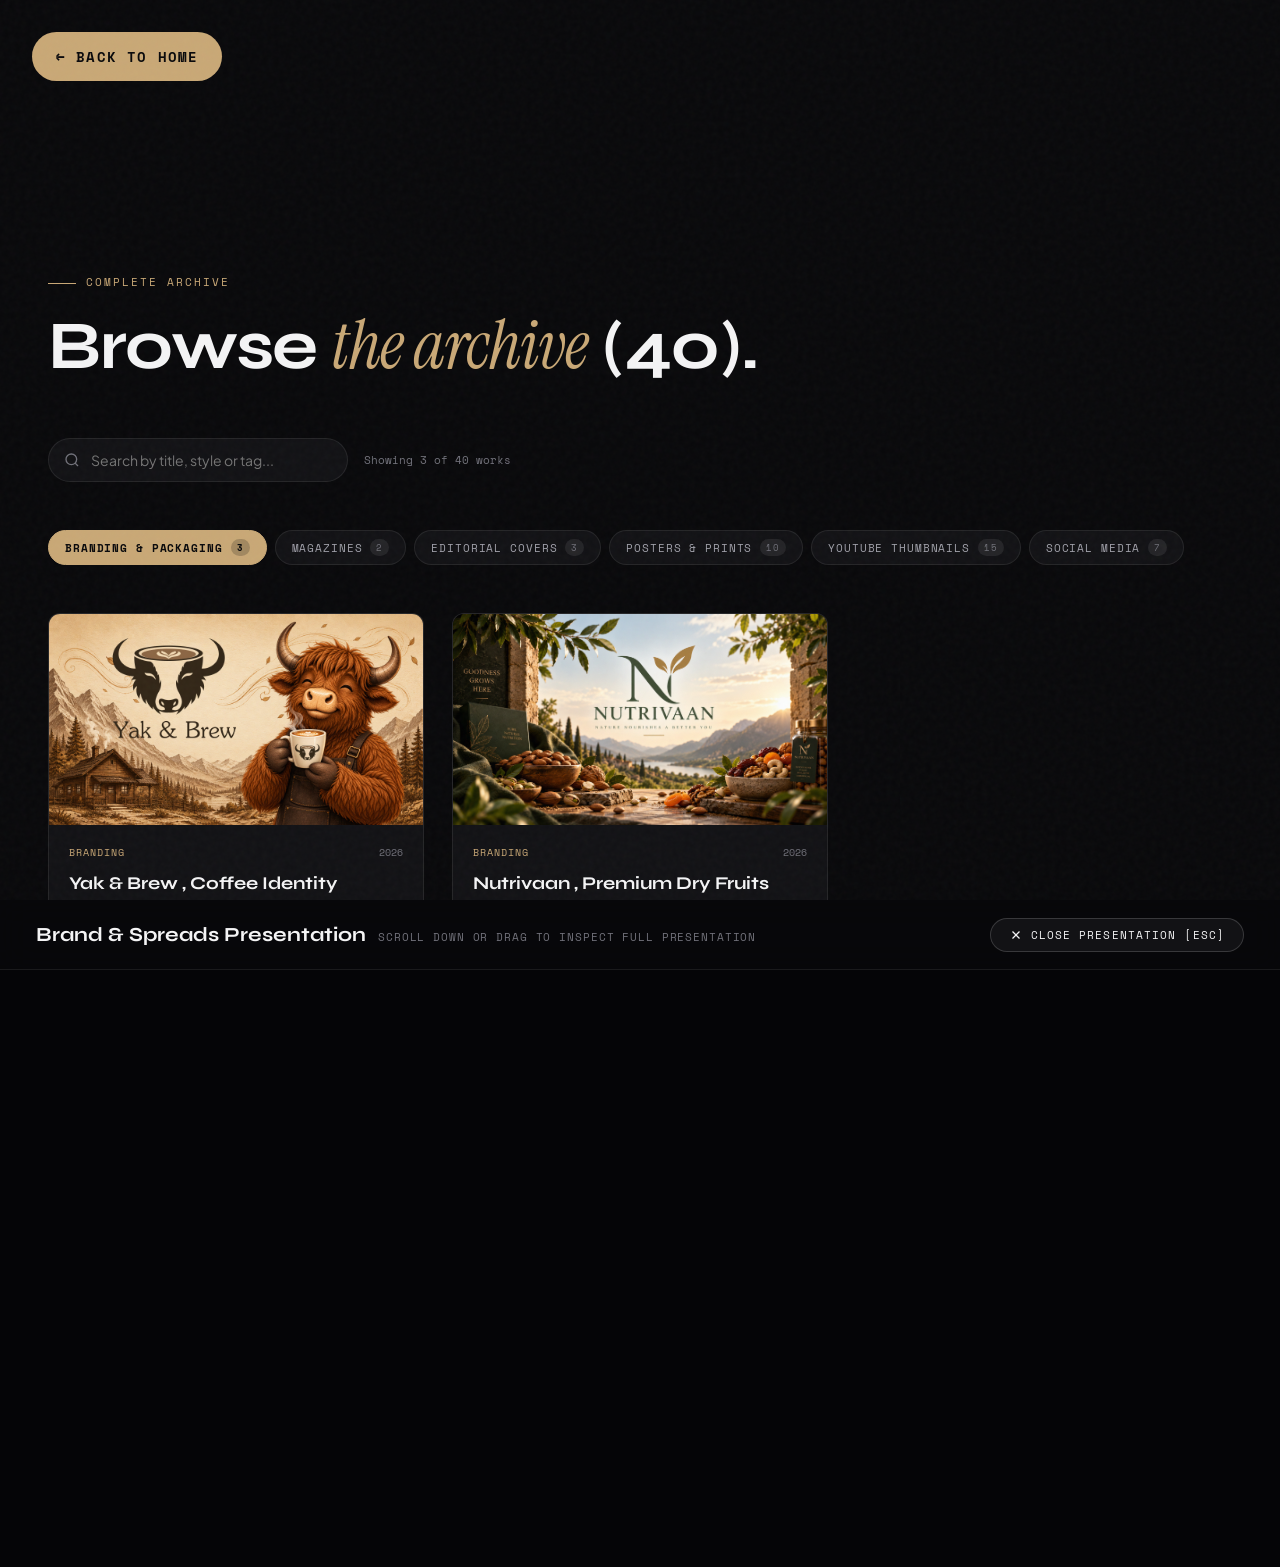
==== archive.html @ 15af8455 "Upload portfolio" ====
<!DOCTYPE html>
<html lang="en">
<head>
  <meta charset="UTF-8">
  <meta name="viewport" content="width=device-width, initial-scale=1.0">
  <title>Complete Archive - YUGAL</title>
  
  <link rel="icon" href="data:image/svg+xml,<svg xmlns='http://www.w3.org/2000/svg' viewBox='0 0 100 100'><circle cx='50' cy='50' r='45' fill='%23c9a876'/><text x='50' y='65' font-family='sans-serif' font-size='50' font-weight='bold' fill='%2309090b' text-anchor='middle'>Y</text></svg>">
  
  <link rel="preconnect" href="https://fonts.googleapis.com">
  <link rel="preconnect" href="https://fonts.gstatic.com" crossorigin>
  <link href="https://fonts.googleapis.com/css2?family=Instrument+Serif:ital@0;1&family=Plus+Jakarta+Sans:wght@300;400;500;600;700&family=Space+Grotesk:wght@400;500;600;700&family=Syne:wght@500;600;700;800&family=Space+Mono:wght@400;700&display=swap" rel="stylesheet">
  
  <link rel="stylesheet" href="style.css">
</head>
<body class="theme-dark">

  <!-- AMBIENT BACKGROUNDS -->
  <div id="grain" aria-hidden="true"></div>
  <div class="ambient-glow glow-1" aria-hidden="true"></div>
  <div class="ambient-glow glow-2" aria-hidden="true"></div>

  <main>
    <div style="padding: 2rem;">
      <a href="index.html" class="btn-primary" style="display: inline-block; padding: 0.8rem 1.5rem; font-size: 0.9rem; margin-bottom: 2rem;">← Back to Home</a>
    </div>
    <section class="works-section" id="works">
      <div class="page-container">
        <div class="works-header">
          <div>
            <div class="section-tag">Complete Archive</div>
            <h2 class="section-heading">Browse <em>the archive</em> (<span id="total-works">0</span>).</h2>
          </div>
          <div class="search-and-stats">
            <div class="search-bar-wrap">
              <svg class="search-icon" width="16" height="16" viewBox="0 0 24 24" fill="none" stroke="currentColor" stroke-width="2"><circle cx="11" cy="11" r="8"/><path d="m21 21-4.35-4.35"/></svg>
              <input type="text" id="search-works" placeholder="Search by title, style or tag..." aria-label="Search works">
            </div>
            <span class="search-match-count" id="match-count">Loading works…</span>
          </div>
        </div>

        <div class="works-controls">
          <div class="filter-pills-row" role="tablist">
            <button class="filter-pill active" data-filter="branding" data-cursor="BRAND">
              Branding & Packaging <span class="count" data-count-for="branding">0</span>
            </button>
            <button class="filter-pill" data-filter="editorial" data-cursor="EDIT">
              Magazines <span class="count" data-count-for="editorial">0</span>
            </button>
            <button class="filter-pill" data-filter="editorial-covers" data-cursor="COVER">
              Editorial Covers <span class="count" data-count-for="editorial-covers">0</span>
            </button>
            <button class="filter-pill" data-filter="posters" data-cursor="POSTER">
              Posters & Prints <span class="count" data-count-for="posters">0</span>
            </button>
            <button class="filter-pill" data-filter="thumbnails" data-cursor="THUMB">
              YouTube Thumbnails <span class="count" data-count-for="thumbnails">0</span>
            </button>
            <button class="filter-pill" data-filter="social" data-cursor="SOCIAL">
              Social Media <span class="count" data-count-for="social">0</span>
            </button>
          </div>
        </div>

        <!-- Rendered by JavaScript -->
        <div class="works-grid" id="works-grid"></div>
      </div>
    </section>
  </main>
  
  <!-- ============================================================
       MODAL LIGHTBOX (Individual Project Inspector)
       ============================================================ -->
  <div class="lightbox-modal" id="lightbox-modal" role="dialog" aria-modal="true" aria-label="Project details">
    <button class="lightbox-close-btn" id="lb-close-btn" aria-label="Close project view" data-cursor="CLOSE">✕</button>
    <button class="lightbox-nav-btn prev" id="lb-prev-btn" aria-label="Previous project" data-cursor="PREV">‹</button>
    <button class="lightbox-nav-btn next" id="lb-next-btn" aria-label="Next project" data-cursor="NEXT">›</button>

    <div class="lightbox-content">
      <div class="lightbox-image-stage">
        <div id="lb-media" class="lightbox-media-gallery">
          <img id="lb-img" src="" alt="Project Preview">
        </div>
      </div>
      <div class="lightbox-details-stage">
        <div class="lb-cat-badge" id="lb-category">Category</div>
        <h2 class="lb-title" id="lb-title">Project Title</h2>
        <div class="lb-subtitle" id="lb-subtitle">Project Subtitle</div>

        <button class="btn-primary" id="lb-carousel-btn" style="display:none; width:100%; justify-content:center; margin-bottom:20px;" data-cursor="CAROUSEL">
          <svg width="14" height="14" viewBox="0 0 24 24" fill="none" stroke="currentColor" stroke-width="2" style="flex-shrink:0"><rect x="3" y="3" width="18" height="18" rx="2"/><path d="M9 3v18M3 9h18"/></svg>
          View Full Carousel ↗
        </button>

        <div class="lb-pov-container">
          <div class="label">✦ Designer's POV</div>
          <p id="lb-pov">POV description...</p>
        </div>

        <p class="lb-description" id="lb-desc">Full description...</p>

        <div class="lb-tags-list" id="lb-tags"></div>
      </div>
    </div>
  </div>

  <!-- ============================================================
       PANORAMIC CAROUSEL MODAL (High-Res Multi-Slide Viewer)
       ============================================================ -->
  <div class="carousel-modal" id="carousel-modal" role="dialog" aria-modal="true" aria-label="Full Carousel Viewer">
    <div class="carousel-header-bar">
      <div class="carousel-title-info">
        <h3 class="carousel-project-title" id="carousel-project-title">Brand & Spreads Presentation</h3>
        <span class="carousel-hint" id="carousel-hint">Scroll down or drag to inspect full presentation</span>
      </div>
      <button class="carousel-close-pill" id="carousel-close-btn" data-cursor="CLOSE">
        <svg width="14" height="14" viewBox="0 0 24 24" fill="none" stroke="currentColor" stroke-width="2"><line x1="18" y1="6" x2="6" y2="18"/><line x1="6" y1="6" x2="18" y2="18"/></svg>
        Close Presentation [Esc]
      </button>
    </div>

    <div class="carousel-viewport-wrapper">
      <div class="carousel-scroll-cue" id="carousel-scroll-cue" aria-hidden="true">← Drag or scroll to explore all 5 slides →</div>
      <img class="carousel-full-image" id="carousel-full-image" src="" alt="Full Carousel Spread">
    </div>
  </div>
  
  <script src="projects-data.js" defer></script>
  <script src="app.js" defer></script>
</body>
</html>
---- style.css ----
/* ==========================================================================
   YUGAL VATS — EDITORIAL DIGITAL STUDIO
   Custom Design System & Stylesheet
   ========================================================================== */

@import url('https://fonts.googleapis.com/css2?family=Instrument+Serif:ital@0;1&family=Plus+Jakarta+Sans:wght@300;400;500;600;700&family=Space+Grotesk:wght@400;500;600;700&family=Syne:wght@500;600;700;800&family=Space+Mono:wght@400;700&display=swap');

/* --- CSS VARIABLES & TOKENS --- */
:root {
  --bg: #09090b;
  --bg-deep: #050507;
  --surface: #121215;
  --surface-2: #18181c;
  --surface-3: #212126;
  --line: rgba(255, 255, 255, 0.08);
  --line-strong: rgba(255, 255, 255, 0.16);
  --line-gold: rgba(201, 168, 118, 0.25);
  
  --ink: #f4f4f5;
  --ink-dim: #a1a1aa;
  --ink-faint: #71717a;
  --ink-muted: #52525b;

  --brass: #c9a876;
  --brass-light: #e5c593;
  --brass-dim: #8f7752;
  --brass-glow: rgba(201, 168, 118, 0.18);
  --accent-glow: radial-gradient(circle at 50% 50%, rgba(201, 168, 118, 0.12) 0%, transparent 70%);

  --font-display: 'Syne', sans-serif;
  --font-serif: 'Instrument Serif', Georgia, serif;
  --font-sans: 'Plus Jakarta Sans', -apple-system, BlinkMacSystemFont, sans-serif;
  --font-mono: 'Space Mono', monospace;
  --font-tech: 'Space Grotesk', sans-serif;

  --ease-out-expo: cubic-bezier(0.16, 1, 0.3, 1);
  --ease-in-out-smooth: cubic-bezier(0.4, 0, 0.2, 1);
  --transition-normal: 0.35s var(--ease-out-expo);
  --transition-slow: 0.65s var(--ease-out-expo);

  --radius-sm: 6px;
  --radius-md: 12px;
  --radius-lg: 20px;
  --radius-full: 9999px;
  
  --header-height: 84px;
}

html.light-mode {
  --bg: #fdfdfd;
  --bg-deep: #f5f5f5;
  --surface: #ffffff;
  --surface-2: #f0f0f0;
  --surface-3: #e8e8e8;
  --line: rgba(0, 0, 0, 0.08);
  --line-strong: rgba(0, 0, 0, 0.16);
  --line-gold: rgba(181, 148, 98, 0.3);
  
  --ink: #09090b;
  --ink-dim: #52525b;
  --ink-faint: #71717a;
  --ink-muted: #a1a1aa;

  --brass: #b8915b;
  --brass-light: #c9a876;
  --brass-dim: #8f7752;
  --brass-glow: rgba(184, 145, 91, 0.15);
  --accent-glow: radial-gradient(circle at 50% 50%, rgba(184, 145, 91, 0.10) 0%, transparent 70%);
}

/* --- RESET & DEFAULTS --- */
*, *::before, *::after {
  margin: 0;
  padding: 0;
  box-sizing: border-box;
}

html {
  scroll-behavior: smooth;
  color-scheme: dark;
  background-color: var(--bg);
}

body {
  background-color: var(--bg);
  color: var(--ink);
  font-family: var(--font-sans);
  font-size: 16px;
  line-height: 1.6;
  overflow-x: hidden;
  position: relative;
  -webkit-font-smoothing: antialiased;
  -moz-osx-font-smoothing: grayscale;
  selection-background-color: var(--brass);
}

::selection {
  background: var(--brass);
  color: var(--bg);
}

img {
  display: block;
  max-width: 100%;
  height: auto;
}

a {
  color: inherit;
  text-decoration: none;
}

button {
  font-family: inherit;
  background: none;
  border: none;
  color: inherit;
  cursor: pointer;
}

/* --- GRAIN OVERLAY --- */
#grain {
  position: fixed;
  inset: 0;
  pointer-events: none;
  z-index: 9990;
  opacity: 0.032;
  background-image: url("data:image/svg+xml,%3Csvg viewBox='0 0 200 200' xmlns='http://www.w3.org/2000/svg'%3E%3Cfilter id='noiseFilter'%3E%3CfeTurbulence type='fractalNoise' baseFrequency='0.8' numOctaves='3' stitchTiles='stitch'/%3E%3C/filter%3E%3Crect width='100%25' height='100%25' filter='url(%23noiseFilter)'/%3E%3C/svg%3E");
}

/* --- AMBIENT MESH GLOWS --- */
.ambient-glow {
  position: fixed;
  pointer-events: none;
  border-radius: 50%;
  filter: blur(120px);
  z-index: -1;
  opacity: 0.45;
  transition: transform 1.2s ease-out;
}
.glow-1 {
  top: -150px;
  right: -100px;
  width: 600px;
  height: 600px;
  background: radial-gradient(circle, rgba(201, 168, 118, 0.15) 0%, transparent 70%);
}
.glow-2 {
  top: 45%;
  left: -200px;
  width: 700px;
  height: 700px;
  background: radial-gradient(circle, rgba(143, 119, 82, 0.1) 0%, transparent 70%);
}

/* --- CUSTOM CURSOR --- */
#custom-cursor {
  position: fixed;
  top: 0;
  left: 0;
  pointer-events: none;
  z-index: 9999;
  transform: translate(-50%, -50%);
  display: flex;
  align-items: center;
  justify-content: center;
  transition: transform 0.08s linear, width 0.3s var(--ease-out-expo), height 0.3s var(--ease-out-expo), opacity 0.3s;
  will-change: transform;
}
.cursor-dot {
  width: 8px;
  height: 8px;
  border-radius: 50%;
  background: var(--brass-light);
  box-shadow: 0 0 12px var(--brass);
  transition: transform 0.25s, opacity 0.25s;
}
.cursor-ring {
  position: absolute;
  width: 38px;
  height: 38px;
  border-radius: 50%;
  border: 1px solid rgba(229, 197, 147, 0.45);
  transition: transform 0.25s, border-color 0.25s, width 0.25s, height 0.25s;
}
.cursor-text {
  position: absolute;
  font-family: var(--font-mono);
  font-size: 10px;
  letter-spacing: 0.12em;
  text-transform: uppercase;
  color: #09090b;
  font-weight: 700;
  opacity: 0;
  transform: scale(0.6);
  transition: opacity 0.2s, transform 0.2s;
  pointer-events: none;
}
body.is-hovering #custom-cursor .cursor-dot {
  transform: scale(0);
}
body.is-hovering #custom-cursor .cursor-ring {
  width: 64px;
  height: 64px;
  background: var(--brass);
  border-color: var(--brass);
  box-shadow: 0 0 24px rgba(201, 168, 118, 0.5);
}
body.is-hovering #custom-cursor .cursor-text {
  opacity: 1;
  transform: scale(1);
}

@media (max-width: 900px) {
  #custom-cursor { display: none; }
}

/* --- TOP PROGRESS BAR --- */
#scroll-progress {
  position: fixed;
  top: 0;
  left: 0;
  height: 3px;
  width: 0%;
  background: linear-gradient(90deg, var(--brass-dim), var(--brass), var(--brass-light));
  z-index: 1000;
  box-shadow: 0 0 8px var(--brass);
  transition: width 0.1s linear;
}

/* --- NAVIGATION --- */
.site-nav {
  position: fixed;
  top: 0;
  left: 0;
  right: 0;
  height: var(--header-height);
  z-index: 500;
  display: flex;
  align-items: center;
  justify-content: space-between;
  padding: 0 48px;
  backdrop-filter: blur(16px);
  background: rgba(9, 9, 11, 0.7);
  border-bottom: 1px solid var(--line);
  transition: background 0.3s, border-color 0.3s, height 0.3s;
}
.site-nav.scrolled {
  background: rgba(9, 9, 11, 0.88);
  border-color: var(--line-strong);
  height: 70px;
}
.nav-brand {
  display: flex;
  align-items: baseline;
  gap: 8px;
}
.nav-logo {
  font-family: var(--font-display);
  font-size: 22px;
  font-weight: 700;
  letter-spacing: -0.02em;
  color: var(--ink);
  transition: color 0.3s;
}
.nav-logo span {
  color: var(--brass);
}
.nav-status {
  font-family: var(--font-mono);
  font-size: 10px;
  letter-spacing: 0.12em;
  text-transform: uppercase;
  color: var(--ink-faint);
  display: flex;
  align-items: center;
  gap: 6px;
  margin-left: 12px;
}
.pulse-dot {
  width: 6px;
  height: 6px;
  border-radius: 50%;
  background: #22c55e;
  box-shadow: 0 0 8px #22c55e;
  animation: statusPulse 2s infinite;
}
@keyframes statusPulse {
  0%, 100% { opacity: 1; transform: scale(1); }
  50% { opacity: 0.4; transform: scale(1.3); }
}

.nav-links {
  display: flex;
  align-items: center;
  gap: 32px;
}
.nav-link {
  font-family: var(--font-mono);
  font-size: 12px;
  letter-spacing: 0.1em;
  text-transform: uppercase;
  color: var(--ink-dim);
  position: relative;
  padding: 8px 0;
  transition: color 0.3s;
}
.nav-link::after {
  content: '';
  position: absolute;
  bottom: 4px;
  left: 0;
  width: 0%;
  height: 1px;
  background: var(--brass);
  transition: width 0.3s var(--ease-out-expo);
}
.nav-link:hover {
  color: var(--ink);
}
.nav-link:hover::after {
  width: 100%;
}

.nav-actions {
  display: flex;
  align-items: center;
  gap: 16px;
}
.audio-toggle, .theme-toggle {
  display: flex;
  align-items: center;
  gap: 6px;
  padding: 6px 12px;
  border-radius: var(--radius-full);
  background: var(--surface);
  border: 1px solid var(--line);
  font-family: var(--font-mono);
  font-size: 10px;
  color: var(--ink-dim);
  transition: border-color 0.3s, color 0.3s, background 0.3s;
}
.audio-toggle:hover, .theme-toggle:hover {
  border-color: var(--brass-dim);
  color: var(--ink);
}
.audio-toggle.active, .theme-toggle.active {
  color: var(--brass-light);
  border-color: var(--brass-dim);
  background: rgba(201, 168, 118, 0.1);
}
.nav-cta {
  display: inline-flex;
  align-items: center;
  gap: 8px;
  padding: 10px 20px;
  border-radius: var(--radius-full);
  background: var(--brass);
  color: #09090b;
  font-family: var(--font-mono);
  font-size: 11px;
  font-weight: 700;
  letter-spacing: 0.08em;
  text-transform: uppercase;
  transition: transform 0.3s, background 0.3s, box-shadow 0.3s;
}
.nav-cta:hover {
  background: var(--brass-light);
  transform: translateY(-1px);
  box-shadow: 0 4px 20px rgba(201, 168, 118, 0.35);
}

.mobile-menu-btn {
  display: none;
  flex-direction: column;
  gap: 5px;
  width: 32px;
  height: 32px;
  justify-content: center;
  align-items: center;
}
.mobile-menu-btn span {
  display: block;
  width: 22px;
  height: 2px;
  background: var(--ink);
  transition: transform 0.3s, opacity 0.3s;
}

/* --- MOBILE DRAWER --- */
.mobile-nav-drawer {
  position: fixed;
  inset: 0;
  background: rgba(9, 9, 11, 0.96);
  backdrop-filter: blur(24px);
  z-index: 490;
  display: flex;
  flex-direction: column;
  justify-content: center;
  align-items: center;
  gap: 28px;
  transform: translateY(-100%);
  transition: transform 0.5s var(--ease-out-expo);
}
.mobile-nav-drawer.open {
  transform: translateY(0);
}
.mobile-nav-link {
  font-family: var(--font-display);
  font-size: 28px;
  font-weight: 700;
  letter-spacing: -0.01em;
  color: var(--ink);
}
.mobile-nav-link:hover {
  color: var(--brass);
}

/* --- LAYOUT WRAPPER --- */
.page-container {
  max-width: 1440px;
  margin: 0 auto;
  padding: 0 48px;
}

/* --- SECTION COMMON --- */
section {
  position: relative;
  padding: 120px 0;
}
.section-tag {
  font-family: var(--font-mono);
  font-size: 11px;
  letter-spacing: 0.18em;
  text-transform: uppercase;
  color: var(--brass);
  display: inline-flex;
  align-items: center;
  gap: 10px;
  margin-bottom: 18px;
}
.section-tag::before {
  content: '';
  width: 28px;
  height: 1px;
  background: var(--brass);
}
.section-heading {
  font-family: var(--font-display);
  font-size: clamp(36px, 5.5vw, 68px);
  font-weight: 700;
  line-height: 1.05;
  letter-spacing: -0.02em;
  color: var(--ink);
  margin-bottom: 24px;
}
.section-heading em {
  font-family: var(--font-serif);
  font-weight: 400;
  font-style: italic;
  color: var(--brass);
}
.section-desc {
  font-size: 18px;
  color: var(--ink-dim);
  max-width: 60ch;
  line-height: 1.7;
}

/* ==========================================================================
   HERO SECTION
   ========================================================================== */
.hero-section {
  min-height: 100vh;
  padding-top: calc(var(--header-height) + 60px);
  padding-bottom: 80px;
  display: flex;
  flex-direction: column;
  justify-content: center;
  position: relative;
  overflow: hidden;
}
.hero-section::before {
  content: '';
  position: absolute;
  inset: 0;
  background: 
    linear-gradient(var(--line) 1px, transparent 1px) 0 0 / 80px 80px,
    linear-gradient(90deg, var(--line) 1px, transparent 1px) 0 0 / 80px 80px;
  opacity: 0.22;
  mask-image: radial-gradient(ellipse 80% 60% at 50% 45%, #000 20%, transparent 80%);
  pointer-events: none;
}

.hero-grid {
  display: grid;
  grid-template-columns: 1.15fr 0.85fr;
  gap: 64px;
  align-items: center;
  position: relative;
  z-index: 2;
}

.hero-content {
  display: flex;
  flex-direction: column;
}

.hero-badge {
  display: inline-flex;
  align-items: center;
  gap: 10px;
  padding: 6px 14px;
  border-radius: var(--radius-full);
  background: rgba(201, 168, 118, 0.08);
  border: 1px solid var(--line-gold);
  font-family: var(--font-mono);
  font-size: 11px;
  letter-spacing: 0.1em;
  color: var(--brass-light);
  width: fit-content;
  margin-bottom: 28px;
}
.hero-badge .pin {
  width: 6px;
  height: 6px;
  border-radius: 50%;
  background: var(--brass);
  box-shadow: 0 0 8px var(--brass);
}

h1.hero-title {
  font-family: var(--font-display);
  font-size: clamp(48px, 6.8vw, 98px);
  font-weight: 800;
  line-height: 0.96;
  letter-spacing: -0.03em;
  color: var(--ink);
  margin-bottom: 32px;
}
h1.hero-title .italic-serif {
  font-family: var(--font-serif);
  font-weight: 400;
  font-style: italic;
  color: var(--brass);
  letter-spacing: -0.01em;
}
h1.hero-title .stroke-text {
  -webkit-text-stroke: 1px rgba(244, 244, 245, 0.35);
  color: transparent;
  transition: -webkit-text-stroke-color 0.3s;
}
html.light-mode h1.hero-title .stroke-text {
  -webkit-text-stroke-color: rgba(9, 9, 11, 0.35);
}
h1.hero-title .stroke-text:hover {
  -webkit-text-stroke-color: var(--brass);
}

.hero-lead {
  font-size: 18px;
  line-height: 1.75;
  color: var(--ink-dim);
  max-width: 48ch;
  margin-bottom: 40px;
}

.hero-actions {
  display: flex;
  align-items: center;
  gap: 20px;
  flex-wrap: wrap;
  margin-bottom: 56px;
}
.btn-primary {
  display: inline-flex;
  align-items: center;
  gap: 12px;
  padding: 16px 32px;
  border-radius: var(--radius-full);
  background: var(--brass);
  color: #09090b;
  font-family: var(--font-mono);
  font-size: 12px;
  font-weight: 700;
  letter-spacing: 0.08em;
  text-transform: uppercase;
  transition: transform 0.3s var(--ease-out-expo), background 0.3s, box-shadow 0.3s;
}
.btn-primary:hover {
  background: var(--brass-light);
  transform: translateY(-2px);
  box-shadow: 0 8px 30px rgba(201, 168, 118, 0.4);
}
.btn-secondary {
  display: inline-flex;
  align-items: center;
  gap: 10px;
  padding: 16px 28px;
  border-radius: var(--radius-full);
  background: var(--surface);
  border: 1px solid var(--line-strong);
  color: var(--ink);
  font-family: var(--font-mono);
  font-size: 12px;
  letter-spacing: 0.08em;
  text-transform: uppercase;
  transition: border-color 0.3s, background 0.3s, color 0.3s;
}
.btn-secondary:hover {
  border-color: var(--brass);
  color: var(--brass);
  background: var(--surface-2);
}

/* Hero Stats Bar */
.hero-stats-row {
  display: grid;
  grid-template-columns: repeat(4, 1fr);
  gap: 24px;
  padding-top: 32px;
  border-top: 1px solid var(--line);
}
.hero-stat-item .num {
  font-family: var(--font-display);
  font-size: 28px;
  font-weight: 700;
  color: var(--brass-light);
  margin-bottom: 4px;
}
.hero-stat-item .label {
  font-family: var(--font-mono);
  font-size: 10px;
  letter-spacing: 0.08em;
  text-transform: uppercase;
  color: var(--ink-faint);
}

/* Hero Showcase Stack (Interactive 3D Perspective Art Cards) */
.hero-visual-stack {
  position: relative;
  height: 520px;
  display: flex;
  align-items: center;
  justify-content: center;
  perspective: 1200px;
}
.hero-card {
  position: absolute;
  width: 320px;
  height: 420px;
  border-radius: var(--radius-md);
  overflow: hidden;
  background: var(--surface-2);
  border: 1px solid var(--line-strong);
  box-shadow: 0 24px 60px rgba(0, 0, 0, 0.7);
  transition: transform 0.6s var(--ease-out-expo), box-shadow 0.6s var(--ease-out-expo), filter 0.4s;
  cursor: pointer;
}
.hero-card img {
  width: 100%;
  height: 100%;
  object-fit: cover;
  transition: transform 0.6s var(--ease-out-expo);
}
.hero-card .card-caption {
  position: absolute;
  bottom: 0;
  left: 0;
  right: 0;
  padding: 16px;
  background: linear-gradient(to top, rgba(9, 9, 11, 0.95), transparent);
  font-family: var(--font-mono);
  font-size: 11px;
  display: flex;
  justify-content: space-between;
  align-items: center;
}
.hero-card .card-caption span {
  color: var(--brass-light);
  font-weight: 700;
}
.hero-card:hover img {
  transform: scale(1.05);
}

/* Card Stack Placement */
.hero-card.card-1 {
  transform: translate3d(-50px, -20px, -40px) rotate(-8deg);
  z-index: 1;
  filter: brightness(0.85);
}
.hero-card.card-2 {
  transform: translate3d(50px, 30px, -20px) rotate(6deg);
  z-index: 2;
  filter: brightness(0.9);
}
.hero-card.card-3 {
  transform: translate3d(0, 0, 0) rotate(0deg);
  z-index: 3;
}
.hero-visual-stack:hover .hero-card.card-1 {
  transform: translate3d(-140px, -40px, 0) rotate(-14deg);
  filter: brightness(1);
}
.hero-visual-stack:hover .hero-card.card-2 {
  transform: translate3d(140px, 40px, 0) rotate(12deg);
  filter: brightness(1);
}
.hero-visual-stack:hover .hero-card.card-3 {
  transform: translate3d(0, -10px, 20px) scale(1.03);
}

/* Scroll indicator */
.hero-scroll-pill {
  position: absolute;
  bottom: 24px;
  left: 50%;
  transform: translateX(-50%);
  display: flex;
  align-items: center;
  gap: 8px;
  font-family: var(--font-mono);
  font-size: 10px;
  letter-spacing: 0.14em;
  text-transform: uppercase;
  color: var(--ink-faint);
}
.hero-scroll-pill .line {
  width: 1px;
  height: 24px;
  background: var(--line-strong);
  position: relative;
  overflow: hidden;
}
.hero-scroll-pill .line::after {
  content: '';
  position: absolute;
  top: -100%;
  left: 0;
  width: 100%;
  height: 100%;
  background: var(--brass);
  animation: scrollDrop 1.8s infinite;
}
@keyframes scrollDrop {
  to { top: 100%; }
}

/* --- MARQUEE STRIP --- */
.marquee-container {
  border-top: 1px solid var(--line);
  border-bottom: 1px solid var(--line);
  background: var(--surface);
  padding: 18px 0;
  overflow: hidden;
  white-space: nowrap;
}
.marquee-track {
  display: inline-flex;
  gap: 40px;
  animation: marqueeLoop 30s linear infinite;
}
.marquee-item {
  display: inline-flex;
  align-items: center;
  gap: 20px;
  font-family: var(--font-display);
  font-size: 18px;
  font-weight: 600;
  letter-spacing: 0.04em;
  color: var(--ink-dim);
  text-transform: uppercase;
}
.marquee-item .bullet {
  color: var(--brass);
}
@keyframes marqueeLoop {
  from { transform: translateX(0); }
  to { transform: translateX(-50%); }
}

/* ==========================================================================
   FEATURED FLAGSHIP MASTERPIECES (Case Studies Spotlight)
   ========================================================================== */
.flagship-section {
  padding: 130px 0 100px;
  border-bottom: 1px solid var(--line);
}
.flagship-grid {
  display: flex;
  flex-direction: column;
  gap: 120px;
  margin-top: 70px;
}
.flagship-item {
  display: grid;
  grid-template-columns: 1.15fr 0.85fr;
  gap: 60px;
  align-items: center;
}
.flagship-item.reverse {
  grid-template-columns: 0.85fr 1.15fr;
}
.flagship-item.reverse .flagship-media {
  order: 2;
}
.flagship-item.reverse .flagship-text {
  order: 1;
}

.flagship-media {
  position: relative;
  border-radius: var(--radius-lg);
  overflow: hidden;
  background: var(--surface);
  border: 1px solid var(--line);
  cursor: pointer;
  justify-self: center;
  align-self: center;
}
.flagship-media img {
  display: block;
  max-width: 100%;
  max-height: 75vh;
  width: auto;
  height: auto;
  object-fit: contain;
  transition: transform 0.7s var(--ease-out-expo);
}
.flagship-media:hover img {
  transform: scale(1.04);
}
.flagship-media .media-badge {
  position: absolute;
  top: 20px;
  left: 20px;
  padding: 6px 14px;
  border-radius: var(--radius-full);
  background: rgba(9, 9, 11, 0.8);
  backdrop-filter: blur(8px);
  border: 1px solid var(--line);
  font-family: var(--font-mono);
  font-size: 11px;
  color: var(--brass-light);
  display: flex;
  align-items: center;
  gap: 6px;
}
.flagship-media .carousel-cta-btn {
  position: absolute;
  bottom: 24px;
  right: 24px;
  padding: 12px 24px;
  border-radius: var(--radius-full);
  background: var(--brass);
  color: #09090b;
  font-family: var(--font-mono);
  font-size: 11px;
  font-weight: 700;
  letter-spacing: 0.06em;
  text-transform: uppercase;
  display: inline-flex;
  align-items: center;
  gap: 8px;
  box-shadow: 0 10px 30px rgba(0, 0, 0, 0.5);
  transition: transform 0.3s, background 0.3s;
}
.flagship-media:hover .carousel-cta-btn {
  transform: scale(1.06);
  background: var(--brass-light);
}

.flagship-text {
  display: flex;
  flex-direction: column;
}
.flagship-num {
  font-family: var(--font-mono);
  font-size: 13px;
  letter-spacing: 0.14em;
  color: var(--brass);
  margin-bottom: 12px;
}
.flagship-title {
  font-family: var(--font-display);
  font-size: clamp(32px, 3.8vw, 48px);
  font-weight: 700;
  line-height: 1.1;
  margin-bottom: 8px;
  color: var(--ink);
}
.flagship-subtitle {
  font-family: var(--font-mono);
  font-size: 12px;
  letter-spacing: 0.08em;
  text-transform: uppercase;
  color: var(--ink-faint);
  margin-bottom: 24px;
}
.flagship-pov-box {
  background: var(--surface);
  border-left: 2px solid var(--brass);
  padding: 20px 24px;
  border-radius: 0 var(--radius-sm) var(--radius-sm) 0;
  margin-bottom: 28px;
}
.flagship-pov-box .pov-label {
  font-family: var(--font-mono);
  font-size: 10px;
  letter-spacing: 0.14em;
  text-transform: uppercase;
  color: var(--brass);
  margin-bottom: 8px;
  display: flex;
  align-items: center;
  gap: 6px;
}
.flagship-pov-box p {
  font-size: 15px;
  line-height: 1.7;
  color: var(--ink-dim);
}

.flagship-tags {
  display: flex;
  flex-wrap: wrap;
  gap: 8px;
  margin-bottom: 32px;
}
.flagship-tag-pill {
  padding: 6px 12px;
  border-radius: var(--radius-full);
  background: var(--surface-2);
  border: 1px solid var(--line);
  font-family: var(--font-mono);
  font-size: 10px;
  color: var(--ink-dim);
}

.flagship-actions {
  display: flex;
  align-items: center;
  gap: 16px;
}

/* ==========================================================================
   DYNAMIC FILTERABLE WORKS ARCHIVE (All 35+ Projects)
   ========================================================================== */
.works-section {
  padding: 120px 0;
  border-bottom: 1px solid var(--line);
}
.works-header {
  display: flex;
  justify-content: space-between;
  align-items: flex-end;
  flex-wrap: wrap;
  gap: 32px;
  margin-bottom: 48px;
}

/* Filter Controls */
.works-controls {
  display: flex;
  flex-direction: column;
  gap: 20px;
  margin-bottom: 48px;
}
.filter-pills-row {
  display: flex;
  flex-wrap: wrap;
  gap: 8px;
}
.filter-pill {
  padding: 8px 16px;
  border-radius: var(--radius-full);
  background: var(--surface);
  border: 1px solid var(--line);
  font-family: var(--font-mono);
  font-size: 11px;
  letter-spacing: 0.08em;
  text-transform: uppercase;
  color: var(--ink-dim);
  transition: background 0.3s, border-color 0.3s, color 0.3s;
  display: inline-flex;
  align-items: center;
  gap: 8px;
}
.filter-pill span.count {
  font-size: 9px;
  padding: 2px 6px;
  border-radius: 99px;
  background: rgba(255, 255, 255, 0.08);
  color: var(--ink-faint);
}
.filter-pill:hover {
  border-color: var(--brass-dim);
  color: var(--ink);
}
.filter-pill.active {
  background: var(--brass);
  border-color: var(--brass);
  color: #09090b;
  font-weight: 700;
}
.filter-pill.active span.count {
  background: rgba(9, 9, 11, 0.2);
  color: #09090b;
}

.search-and-stats {
  display: flex;
  justify-content: space-between;
  align-items: center;
  gap: 16px;
  flex-wrap: wrap;
}
.search-bar-wrap {
  position: relative;
  min-width: 300px;
  max-width: 420px;
  flex-grow: 1;
}
.search-bar-wrap input {
  width: 100%;
  padding: 12px 16px 12px 42px;
  border-radius: var(--radius-full);
  background: var(--surface);
  border: 1px solid var(--line);
  color: var(--ink);
  font-family: var(--font-sans);
  font-size: 14px;
  outline: none;
  transition: border-color 0.3s, box-shadow 0.3s;
}
.search-bar-wrap input:focus {
  border-color: var(--brass);
  box-shadow: 0 0 16px rgba(201, 168, 118, 0.2);
}
.search-bar-wrap .search-icon {
  position: absolute;
  left: 16px;
  top: 50%;
  transform: translateY(-50%);
  color: var(--ink-faint);
  pointer-events: none;
}
.search-match-count {
  font-family: var(--font-mono);
  font-size: 11px;
  color: var(--ink-faint);
}

/* Works Gallery Grid — Masonry layout adapts naturally to every image's true dimensions */
.works-grid {
  column-count: 3;
  column-gap: 28px;
}
@media (max-width: 1100px) {
  .works-grid { column-count: 2; column-gap: 24px; }
}
@media (max-width: 680px) {
  .works-grid { column-count: 1; column-gap: 20px; }
}

/* Work Card Component */
.work-card {
  position: relative;
  border-radius: var(--radius-md);
  overflow: hidden;
  background: var(--surface);
  border: 1px solid var(--line);
  display: inline-block;
  width: 100%;
  margin-bottom: 28px;
  break-inside: avoid;
  transition: transform 0.4s var(--ease-out-expo), border-color 0.4s, box-shadow 0.4s;
  cursor: pointer;
}
.work-card:hover {
  transform: translateY(-6px);
  border-color: var(--brass-dim);
  box-shadow: 0 20px 40px rgba(0, 0, 0, 0.6);
}

.work-thumb-wrap {
  position: relative;
  width: 100%;
  background: var(--surface-2);
  overflow: hidden;
}

.work-thumb-wrap img {
  width: 100%;
  height: auto;
  display: block;
  transition: transform 0.6s var(--ease-out-expo);
}
.paired-work-thumb {
  display: grid;
  grid-template-columns: 1fr 1fr;
  gap: 2px;
  background: var(--bg-deep);
}
.paired-work-thumb img {
  min-width: 0;
  height: 100%;
  object-fit: cover;
}
.work-card:hover .work-thumb-wrap img {
  transform: scale(1.04);
}

.work-overlay {
  position: absolute;
  inset: 0;
  background: rgba(9, 9, 11, 0.6);
  opacity: 0;
  display: flex;
  align-items: center;
  justify-content: center;
  gap: 12px;
  transition: opacity 0.3s;
  backdrop-filter: blur(4px);
}
.work-card:hover .work-overlay {
  opacity: 1;
}

.work-action-btn {
  padding: 10px 18px;
  border-radius: var(--radius-full);
  background: var(--brass);
  color: #09090b;
  font-family: var(--font-mono);
  font-size: 11px;
  font-weight: 700;
  letter-spacing: 0.08em;
  text-transform: uppercase;
  display: inline-flex;
  align-items: center;
  gap: 6px;
  transform: translateY(12px);
  transition: transform 0.3s var(--ease-out-expo);
}
.work-card:hover .work-action-btn {
  transform: translateY(0);
}

.work-card-info {
  padding: 20px;
  display: flex;
  flex-direction: column;
  flex-grow: 1;
}
.work-meta-row {
  display: flex;
  justify-content: space-between;
  align-items: center;
  margin-bottom: 8px;
}
.work-category-badge {
  font-family: var(--font-mono);
  font-size: 10px;
  letter-spacing: 0.1em;
  text-transform: uppercase;
  color: var(--brass);
}
.work-year {
  font-family: var(--font-mono);
  font-size: 10px;
  color: var(--ink-faint);
}
.work-card-title {
  font-family: var(--font-display);
  font-size: 18px;
  font-weight: 700;
  color: var(--ink);
  margin-bottom: 6px;
  transition: color 0.3s;
}
.work-card:hover .work-card-title {
  color: var(--brass-light);
}
.work-card-sub {
  font-size: 13px;
  color: var(--ink-dim);
  line-height: 1.5;
  margin-bottom: 14px;
}
.work-card-tags {
  margin-top: auto;
  display: flex;
  flex-wrap: wrap;
  gap: 6px;
}
.work-mini-tag {
  font-family: var(--font-mono);
  font-size: 9px;
  padding: 3px 8px;
  border-radius: 4px;
  background: var(--surface-2);
  color: var(--ink-faint);
  border: 1px solid var(--line);
}

/* ==========================================================================
   DISCIPLINES & PROCESS (Interactive 6-Service Explorer)
   ========================================================================== */
.services-section {
  padding: 130px 0;
  border-bottom: 1px solid var(--line);
}
.services-container {
  margin-top: 60px;
}
.service-accordion {
  border-top: 1px solid var(--line);
}
.service-item-row {
  border-bottom: 1px solid var(--line);
  transition: background 0.3s;
}
.service-header {
  width: 100%;
  display: flex;
  align-items: center;
  justify-content: space-between;
  padding: 32px 12px;
  cursor: pointer;
  text-align: left;
  transition: padding-left 0.4s var(--ease-out-expo);
}
.service-item-row:hover .service-header {
  padding-left: 24px;
}
.service-num {
  font-family: var(--font-mono);
  font-size: 13px;
  color: var(--brass-dim);
  width: 44px;
  flex-shrink: 0;
}
.service-title-group {
  flex-grow: 1;
  display: flex;
  flex-direction: column;
}
.service-name {
  font-family: var(--font-display);
  font-size: clamp(26px, 3.5vw, 44px);
  font-weight: 700;
  color: var(--ink);
  transition: color 0.3s;
}
.service-item-row:hover .service-name {
  color: var(--brass-light);
}
.service-tagline {
  font-family: var(--font-mono);
  font-size: 11px;
  letter-spacing: 0.08em;
  text-transform: uppercase;
  color: var(--ink-faint);
  margin-top: 4px;
}
.service-arrow-indicator {
  width: 44px;
  height: 44px;
  border-radius: 50%;
  border: 1px solid var(--line);
  display: flex;
  align-items: center;
  justify-content: center;
  font-size: 18px;
  color: var(--brass);
  transition: transform 0.4s var(--ease-out-expo), border-color 0.3s, background 0.3s;
}
.service-item-row.active .service-arrow-indicator {
  transform: rotate(180deg);
  background: var(--brass);
  color: #09090b;
  border-color: var(--brass);
}

/* Service Detail Drawer inside Accordion */
.service-drawer {
  max-height: 0;
  overflow: hidden;
  transition: max-height 0.6s var(--ease-out-expo);
  background: rgba(18, 18, 21, 0.6);
}
.service-item-row.active .service-drawer {
  max-height: 1200px;
}
.service-drawer-inner {
  padding: 40px 24px 50px;
  display: grid;
  grid-template-columns: 1fr 1fr;
  gap: 48px;
  border-top: 1px solid var(--line);
}
@media (max-width: 860px) {
  .service-drawer-inner { grid-template-columns: 1fr; gap: 36px; }
}

.drawer-column h4 {
  font-family: var(--font-mono);
  font-size: 11px;
  letter-spacing: 0.14em;
  text-transform: uppercase;
  color: var(--brass);
  margin-bottom: 16px;
  display: flex;
  align-items: center;
  gap: 8px;
}
.drawer-column p.drawer-desc {
  font-size: 16px;
  line-height: 1.8;
  color: var(--ink-dim);
  margin-bottom: 24px;
}

.deliverables-grid {
  display: flex;
  flex-wrap: wrap;
  gap: 8px;
  margin-bottom: 24px;
}
.deliverable-chip {
  padding: 8px 14px;
  border-radius: var(--radius-sm);
  background: var(--surface-2);
  border: 1px solid var(--line);
  font-family: var(--font-mono);
  font-size: 11px;
  color: var(--ink);
}

.process-steps-list {
  display: flex;
  flex-direction: column;
  gap: 16px;
}
.process-step-item {
  display: flex;
  gap: 16px;
  align-items: flex-start;
}
.process-step-item .step-num {
  font-family: var(--font-mono);
  font-size: 12px;
  font-weight: 700;
  color: var(--brass);
  padding: 4px 8px;
  border-radius: 4px;
  background: rgba(201, 168, 118, 0.1);
  flex-shrink: 0;
}
.process-step-item .step-info b {
  display: block;
  font-size: 14px;
  color: var(--ink);
  margin-bottom: 2px;
}
.process-step-item .step-info span {
  font-size: 13px;
  color: var(--ink-dim);
}

/* ==========================================================================
   STUDIO & CRAFT MANIFESTO
   ========================================================================== */
.studio-section {
  padding: 130px 0;
  border-bottom: 1px solid var(--line);
}
.studio-grid {
  display: grid;
  grid-template-columns: 0.9fr 1.1fr;
  gap: 72px;
  align-items: center;
}
@media (max-width: 960px) {
  .studio-grid { grid-template-columns: 1fr; gap: 48px; }
}

.studio-visual {
  position: relative;
  display: flex;
  justify-content: center;
  align-items: center;
}
.rings-mark-3d {
  position: relative;
  width: 360px;
  height: 360px;
  perspective: 1000px;
}
.ring-3d {
  position: absolute;
  top: 50%;
  left: 50%;
  border: 2px solid var(--brass);
  border-radius: 50%;
  transform-origin: center center;
  transform-style: preserve-3d;
  filter: drop-shadow(0 0 10px rgba(201, 168, 118, 0.6));
}
.ring-3d-1 {
  width: 340px;
  height: 340px;
  margin-top: -170px;
  margin-left: -170px;
  animation: ringRotate1 14s linear infinite;
}
.ring-3d-2 {
  width: 260px;
  height: 260px;
  margin-top: -130px;
  margin-left: -130px;
  border-style: dashed;
  animation: ringRotate2 10s linear infinite reverse;
}
.ring-3d-3 {
  width: 180px;
  height: 180px;
  margin-top: -90px;
  margin-left: -90px;
  animation: ringRotate1 8s linear infinite;
}
.ring-3d-4 {
  width: 100px;
  height: 100px;
  margin-top: -50px;
  margin-left: -50px;
  border-style: dotted;
  animation: ringRotate2 6s linear infinite reverse;
}
@keyframes ringRotate1 {
  0% { transform: rotate3d(1, 0.5, 0, 0deg); }
  100% { transform: rotate3d(1, 0.5, 0, 360deg); }
}
@keyframes ringRotate2 {
  0% { transform: rotate3d(0.5, 1, 0.2, 0deg); }
  100% { transform: rotate3d(0.5, 1, 0.2, 360deg); }
}

.studio-text .manifesto-quote {
  font-family: var(--font-serif);
  font-size: clamp(28px, 3.4vw, 42px);
  line-height: 1.35;
  color: var(--ink);
  margin-bottom: 28px;
}
.studio-text .manifesto-quote em {
  font-style: italic;
  color: var(--brass);
}
.studio-bio {
  font-size: 16px;
  line-height: 1.8;
  color: var(--ink-dim);
  margin-bottom: 36px;
}

.tools-stack-title {
  font-family: var(--font-mono);
  font-size: 11px;
  letter-spacing: 0.14em;
  text-transform: uppercase;
  color: var(--brass);
  margin-bottom: 16px;
}
.tools-stack-grid {
  display: grid;
  grid-template-columns: repeat(2, 1fr);
  gap: 12px;
}
.tool-card {
  padding: 14px 18px;
  border-radius: var(--radius-sm);
  background: var(--surface);
  border: 1px solid var(--line);
  display: flex;
  justify-content: space-between;
  align-items: center;
  transition: border-color 0.3s;
}
.tool-card:hover {
  border-color: var(--brass-dim);
}
.tool-card .t-name {
  font-family: var(--font-tech);
  font-size: 14px;
  font-weight: 600;
  color: var(--ink);
}
.tool-card .t-role {
  font-family: var(--font-mono);
  font-size: 10px;
  color: var(--ink-faint);
}

/* ==========================================================================
   INTERACTIVE BRIEF ESTIMATOR & CONTACT SECTION
   ========================================================================== */
.contact-section {
  padding: 130px 0 90px;
  position: relative;
  overflow: hidden;
}
.contact-grid {
  display: grid;
  grid-template-columns: 1.1fr 0.9fr;
  gap: 72px;
  align-items: start;
}
@media (max-width: 960px) {
  .contact-grid { grid-template-columns: 1fr; gap: 48px; }
}

.contact-direct {
  display: flex;
  flex-direction: column;
}
.contact-title {
  font-family: var(--font-display);
  font-size: clamp(40px, 6vw, 84px);
  font-weight: 800;
  line-height: 0.98;
  letter-spacing: -0.02em;
  color: var(--ink);
  margin-bottom: 32px;
}
.contact-title em {
  font-family: var(--font-serif);
  font-style: italic;
  font-weight: 400;
  color: var(--brass);
}
.contact-desc {
  font-size: 17px;
  line-height: 1.7;
  color: var(--ink-dim);
  max-width: 44ch;
  margin-bottom: 40px;
}

/* Email Copy Box */
.email-copy-box {
  display: flex;
  align-items: center;
  justify-content: space-between;
  padding: 18px 24px;
  border-radius: var(--radius-md);
  background: var(--surface);
  border: 1px solid var(--line-gold);
  max-width: 460px;
  margin-bottom: 36px;
  cursor: pointer;
  transition: background 0.3s, border-color 0.3s, transform 0.2s;
}
.email-copy-box:hover {
  background: var(--surface-2);
  border-color: var(--brass);
  transform: translateY(-2px);
}
.email-address {
  font-family: var(--font-mono);
  font-size: 14px;
  color: var(--ink);
}
.copy-badge {
  font-family: var(--font-mono);
  font-size: 11px;
  letter-spacing: 0.08em;
  text-transform: uppercase;
  color: var(--brass);
  display: flex;
  align-items: center;
  gap: 6px;
}

/* Social Buttons */
.social-links-row {
  display: flex;
  gap: 12px;
  flex-wrap: wrap;
}
.social-pill {
  padding: 12px 22px;
  border-radius: var(--radius-full);
  background: var(--surface);
  border: 1px solid var(--line);
  font-family: var(--font-mono);
  font-size: 11px;
  letter-spacing: 0.06em;
  color: var(--ink-dim);
  display: inline-flex;
  align-items: center;
  gap: 8px;
  transition: border-color 0.3s, color 0.3s, transform 0.3s;
}
.social-pill:hover {
  border-color: var(--brass);
  color: var(--brass-light);
  transform: translateY(-2px);
}

/* Interactive Brief Estimator Card */
.estimator-card {
  background: var(--surface);
  border: 1px solid var(--line-strong);
  border-radius: var(--radius-lg);
  padding: 36px;
  box-shadow: 0 24px 60px rgba(0, 0, 0, 0.4);
}
.estimator-card h3 {
  font-family: var(--font-display);
  font-size: 22px;
  font-weight: 700;
  color: var(--ink);
  margin-bottom: 8px;
}
.estimator-card p.est-sub {
  font-size: 13px;
  color: var(--ink-faint);
  margin-bottom: 24px;
}

.estimator-field {
  margin-bottom: 22px;
}
.estimator-label {
  font-family: var(--font-mono);
  font-size: 11px;
  letter-spacing: 0.1em;
  text-transform: uppercase;
  color: var(--brass);
  margin-bottom: 10px;
  display: block;
}
.estimator-options-grid {
  display: grid;
  grid-template-columns: repeat(2, 1fr);
  gap: 8px;
}
.est-btn {
  padding: 10px 14px;
  border-radius: var(--radius-sm);
  background: var(--surface-2);
  border: 1px solid var(--line);
  font-family: var(--font-sans);
  font-size: 12px;
  color: var(--ink-dim);
  text-align: left;
  transition: all 0.25s;
}
.est-btn:hover {
  border-color: var(--brass-dim);
  color: var(--ink);
}
.est-btn.selected {
  background: rgba(201, 168, 118, 0.15);
  border-color: var(--brass);
  color: var(--brass-light);
  font-weight: 600;
}

.estimator-summary-box {
  background: var(--surface-2);
  border-radius: var(--radius-sm);
  padding: 16px;
  margin-bottom: 22px;
  border: 1px dashed var(--line-gold);
}
.estimator-summary-box .est-sum-title {
  font-family: var(--font-mono);
  font-size: 10px;
  letter-spacing: 0.12em;
  text-transform: uppercase;
  color: var(--ink-faint);
  margin-bottom: 6px;
}
.estimator-summary-box .est-sum-text {
  font-family: var(--font-mono);
  font-size: 12px;
  color: var(--ink);
  line-height: 1.5;
}

.est-action-btns {
  display: flex;
  gap: 10px;
}
.est-action-btns button {
  flex: 1;
}

/* --- FOOTER --- */
footer.site-footer {
  padding-top: 48px;
  border-top: 1px solid var(--line);
  display: flex;
  justify-content: space-between;
  align-items: center;
  flex-wrap: wrap;
  gap: 20px;
}
footer p {
  font-family: var(--font-mono);
  font-size: 11px;
  letter-spacing: 0.08em;
  color: var(--ink-faint);
  text-transform: uppercase;
}
.back-to-top-btn {
  font-family: var(--font-mono);
  font-size: 11px;
  color: var(--ink-dim);
  display: flex;
  align-items: center;
  gap: 6px;
  transition: color 0.3s;
}
.back-to-top-btn:hover {
  color: var(--brass);
}

/* ==========================================================================
   MODAL LIGHTBOX (Individual Project Showcase)
   ========================================================================== */
.lightbox-modal {
  position: fixed;
  inset: 0;
  z-index: 10000;
  background: rgba(9, 9, 11, 0.94);
  backdrop-filter: blur(24px);
  display: flex;
  align-items: center;
  justify-content: center;
  opacity: 0;
  pointer-events: none;
  transition: opacity 0.4s var(--ease-out-expo);
  padding: 40px;
}
.lightbox-modal.active {
  opacity: 1;
  pointer-events: auto;
}

.lightbox-content {
  position: relative;
  max-width: 1200px;
  width: 100%;
  max-height: 90vh;
  display: grid;
  grid-template-columns: 1.2fr 0.8fr;
  background: var(--surface);
  border: 1px solid var(--line-strong);
  border-radius: var(--radius-lg);
  overflow: hidden;
  box-shadow: 0 32px 80px rgba(0, 0, 0, 0.8);
  transform: scale(0.95);
  transition: transform 0.4s var(--ease-out-expo);
}
.lightbox-modal.active .lightbox-content {
  transform: scale(1);
}
@media (max-width: 860px) {
  .lightbox-content {
    grid-template-columns: 1fr;
    max-height: 85vh;
    overflow-y: auto;
  }
}

.lightbox-image-stage {
  background: #000;
  display: flex;
  align-items: center;
  justify-content: center;
  position: relative;
  overflow: hidden;
  padding: 24px;
}
.lightbox-media-gallery {
  width: 100%;
  display: flex;
  align-items: center;
  justify-content: center;
  gap: 12px;
}
.lightbox-media-gallery.is-paired {
  align-items: stretch;
}
.lightbox-media-gallery img {
  max-width: 100%;
  max-height: 75vh;
  object-fit: contain;
  border-radius: var(--radius-sm);
  transition: transform 0.3s ease;
}
.lightbox-media-gallery.is-paired img {
  width: calc(50% - 6px);
  max-height: 72vh;
  object-fit: contain;
}

.lightbox-details-stage {
  padding: 40px;
  display: flex;
  flex-direction: column;
  justify-content: flex-start;
  overflow-y: auto;
}
.lb-cat-badge {
  font-family: var(--font-mono);
  font-size: 11px;
  letter-spacing: 0.12em;
  text-transform: uppercase;
  color: var(--brass);
  margin-bottom: 8px;
}
.lb-title {
  font-family: var(--font-display);
  font-size: 32px;
  font-weight: 700;
  color: var(--ink);
  margin-bottom: 6px;
}
.lb-subtitle {
  font-family: var(--font-mono);
  font-size: 12px;
  color: var(--ink-faint);
  margin-bottom: 24px;
}

.lb-pov-container {
  background: var(--surface-2);
  border-left: 2px solid var(--brass);
  padding: 16px 20px;
  margin-bottom: 24px;
  border-radius: 0 var(--radius-sm) var(--radius-sm) 0;
}
.lb-pov-container .label {
  font-family: var(--font-mono);
  font-size: 10px;
  letter-spacing: 0.12em;
  text-transform: uppercase;
  color: var(--brass);
  margin-bottom: 6px;
}
.lb-pov-container p {
  font-size: 14px;
  line-height: 1.7;
  color: var(--ink-dim);
}

.lb-description {
  font-size: 15px;
  line-height: 1.8;
  color: var(--ink-dim);
  margin-bottom: 24px;
}

.lb-tags-list {
  display: flex;
  flex-wrap: wrap;
  gap: 6px;
  margin-bottom: 32px;
}
.lb-tag-pill {
  font-family: var(--font-mono);
  font-size: 10px;
  padding: 4px 10px;
  border-radius: var(--radius-full);
  background: var(--surface-2);
  border: 1px solid var(--line);
  color: var(--ink-faint);
}

.lightbox-close-btn {
  position: absolute;
  top: 20px;
  right: 20px;
  width: 44px;
  height: 44px;
  border-radius: 50%;
  background: rgba(9, 9, 11, 0.85);
  border: 1px solid var(--line-strong);
  color: var(--ink);
  display: flex;
  align-items: center;
  justify-content: center;
  font-size: 20px;
  z-index: 10;
  transition: all 0.3s;
}
.lightbox-close-btn:hover {
  background: var(--brass);
  color: #09090b;
  transform: rotate(90deg);
}

.lightbox-nav-btn {
  position: absolute;
  top: 50%;
  transform: translateY(-50%);
  width: 44px;
  height: 44px;
  border-radius: 50%;
  background: rgba(9, 9, 11, 0.7);
  border: 1px solid var(--line-strong);
  color: var(--ink);
  display: flex;
  align-items: center;
  justify-content: center;
  font-size: 20px;
  z-index: 5;
  transition: all 0.3s;
}
.lightbox-nav-btn:hover {
  background: var(--brass);
  color: #09090b;
}
.lightbox-nav-btn.prev { left: 16px; }
.lightbox-nav-btn.next { right: 16px; }

/* ==========================================================================
   PANORAMIC CAROUSEL VIEWER (Full-Res Brand Books & Editorial Spreads)
   ========================================================================== */
.carousel-modal {
  position: fixed;
  inset: 0;
  z-index: 11000;
  background: var(--bg-deep);
  display: flex;
  flex-direction: column;
  transform: translateY(100%);
  transition: transform 0.6s var(--ease-out-expo);
  overflow: hidden;
}
.carousel-modal.active {
  transform: translateY(0);
}

.carousel-header-bar {
  height: 70px;
  display: flex;
  align-items: center;
  justify-content: space-between;
  padding: 0 36px;
  background: rgba(9, 9, 11, 0.85);
  backdrop-filter: blur(16px);
  border-bottom: 1px solid var(--line);
  z-index: 10;
}
.carousel-title-info {
  display: flex;
  align-items: baseline;
  gap: 12px;
}
.carousel-project-title {
  font-family: var(--font-display);
  font-size: 20px;
  font-weight: 700;
  color: var(--ink);
}
.carousel-hint {
  font-family: var(--font-mono);
  font-size: 11px;
  color: var(--ink-faint);
  letter-spacing: 0.08em;
  text-transform: uppercase;
}
.carousel-close-pill {
  display: inline-flex;
  align-items: center;
  gap: 8px;
  padding: 8px 18px;
  border-radius: var(--radius-full);
  background: var(--surface);
  border: 1px solid var(--line-strong);
  color: var(--ink);
  font-family: var(--font-mono);
  font-size: 11px;
  letter-spacing: 0.1em;
  text-transform: uppercase;
  transition: all 0.3s;
}
.carousel-close-pill:hover {
  background: var(--brass);
  color: #09090b;
  border-color: var(--brass);
}

.carousel-viewport-wrapper {
  flex-grow: 1;
  overflow-y: auto;
  overflow-x: hidden;
  padding: 0 64px 60px;
}
.carousel-scroll-cue {
  display: none;
  position: fixed;
  left: 50%;
  bottom: 22px;
  transform: translateX(-50%);
  z-index: 2;
  padding: 9px 14px;
  border: 1px solid rgba(201, 168, 118, 0.6);
  border-radius: var(--radius-full);
  background: rgba(9, 9, 11, 0.8);
  color: var(--brass-light);
  font-family: var(--font-mono);
  font-size: 10px;
  letter-spacing: 0.06em;
  pointer-events: none;
  animation: carouselCuePulse 2s ease-in-out infinite;
}
.carousel-scroll-cue.visible { display: block; }
.horizontal-carousel .carousel-viewport-wrapper {
  overflow-x: auto;
  overflow-y: hidden;
  padding: 0 32px 50px;
  cursor: grab;
  scrollbar-color: var(--brass-dim) var(--surface);
}
.horizontal-carousel .carousel-full-image {
  width: auto;
  height: calc(100vh - 130px);
  max-width: none;
  max-height: 900px;
}
@keyframes carouselCuePulse {
  50% { transform: translateX(-50%) translateY(-4px); opacity: 0.78; }
}
.carousel-full-image {
  width: 100%;
  height: auto;
  display: block;
  opacity: 0;
  transition: opacity 0.25s ease;
}
.carousel-full-image.ready {
  opacity: 1;
}

/* --- TOAST NOTIFICATION --- */
#toast {
  position: fixed;
  bottom: 36px;
  left: 50%;
  transform: translateX(-50%) translateY(100px);
  padding: 12px 24px;
  border-radius: var(--radius-full);
  background: var(--surface-3);
  border: 1px solid var(--brass);
  color: var(--brass-light);
  font-family: var(--font-mono);
  font-size: 12px;
  font-weight: 600;
  letter-spacing: 0.06em;
  box-shadow: 0 12px 30px rgba(0, 0, 0, 0.6);
  z-index: 12000;
  opacity: 0;
  pointer-events: none;
  transition: transform 0.4s var(--ease-out-expo), opacity 0.4s;
  display: flex;
  align-items: center;
  gap: 8px;
}
#toast.show {
  transform: translateX(-50%) translateY(0);
  opacity: 1;
}

/* ==========================================================================
   RESPONSIVE ADJUSTMENTS
   ========================================================================== */
@media (max-width: 1024px) {
  .site-nav { padding: 0 28px; }
  .page-container { padding: 0 28px; }
  .hero-grid { grid-template-columns: 1fr; gap: 48px; }
  .hero-visual-stack { height: 420px; }
  .hero-card { width: 260px; height: 340px; }
  .flagship-item, .flagship-item.reverse { grid-template-columns: 1fr; gap: 36px; }
  .flagship-item.reverse .flagship-media { order: 1; }
  .flagship-item.reverse .flagship-text { order: 2; }
}

@media (max-width: 768px) {
  :root { --header-height: 72px; }
  .site-nav { padding: 0 20px; }
  .page-container { padding: 0 20px; }
  .nav-links, .nav-actions .nav-cta { display: none; }
  .mobile-menu-btn { display: flex; }
  .nav-status { display: none; }
  
  .hero-section { padding-top: calc(var(--header-height) + 30px); }
  h1.hero-title { font-size: clamp(38px, 11vw, 56px); }
  .hero-stats-row { grid-template-columns: repeat(2, 1fr); gap: 20px; }
  
  .works-header { flex-direction: column; align-items: flex-start; gap: 20px; }
  .search-bar-wrap { width: 100%; min-width: unset; }
  
  .carousel-header-bar { padding: 0 20px; }
  .carousel-viewport-wrapper { padding: 20px; }
  
  .lightbox-modal { padding: 16px; }
  .lightbox-details-stage { padding: 24px; }
  
  .tools-stack-grid { grid-template-columns: 1fr; }
}

/* ========================================================================== 
   SMALL-SCREEN HARDENING — phone, tablet, and compact laptop layouts
   ========================================================================== */
html, body { max-width: 100%; }
body.nav-is-open { overflow: hidden; }

@media (max-width: 980px) {
  .site-nav { padding: 0 24px; }
  .nav-links, .nav-actions .nav-cta { display: none; }
  .mobile-menu-btn { display: flex; }
  .nav-status { display: none; }
  .mobile-nav-drawer { padding: calc(var(--header-height) + 24px) 24px 32px; overflow-y: auto; }
}

@media (max-width: 767px) {
  :root { --header-height: 68px; }
  body { font-size: 15px; }
  section, .works-section, .flagship-section, .contact-section { padding: 72px 0; }
  .page-container, .site-nav { padding-left: 16px; padding-right: 16px; }
  .site-nav.scrolled { height: 64px; }
  .audio-toggle, .theme-toggle { padding: 8px 10px; min-height: 40px; }
  .mobile-menu-btn { min-width: 44px; min-height: 44px; }
  .mobile-nav-drawer { gap: 22px; align-items: flex-start; }
  .mobile-nav-link { font-size: clamp(24px, 8vw, 34px); }

  .hero-section { min-height: auto; padding-top: calc(var(--header-height) + 36px); padding-bottom: 54px; }
  .hero-section::before { background-size: 48px 48px; }
  .hero-grid { gap: 38px; }
  .hero-badge { margin-bottom: 20px; font-size: 9px; }
  h1.hero-title { font-size: clamp(42px, 14vw, 64px); margin-bottom: 22px; }
  .hero-lead { font-size: 16px; line-height: 1.65; margin-bottom: 28px; }
  .hero-actions { gap: 12px; margin-bottom: 34px; }
  .hero-actions .btn-primary, .hero-actions .btn-secondary { width: 100%; justify-content: center; }
  .btn-primary, .btn-secondary { min-height: 48px; padding: 13px 18px; font-size: 10px; }
  .hero-stats-row { gap: 16px 10px; padding-top: 22px; }
  .hero-stat-item .num { font-size: 24px; }
  .hero-stat-item .label { font-size: 8px; line-height: 1.35; }
  .hero-visual-stack { height: 310px; margin: 0 -8px; }
  .hero-card { width: min(54vw, 220px); height: min(72vw, 285px); }
  .hero-card.card-1 { transform: translate3d(-22vw, -10px, -40px) rotate(-8deg); }
  .hero-card.card-2 { transform: translate3d(22vw, 16px, -20px) rotate(6deg); }
  .hero-visual-stack:hover .hero-card.card-1 { transform: translate3d(-22vw, -10px, -40px) rotate(-8deg); }
  .hero-visual-stack:hover .hero-card.card-2 { transform: translate3d(22vw, 16px, -20px) rotate(6deg); }
  .hero-visual-stack:hover .hero-card.card-3 { transform: none; }
  .hero-scroll-pill { display: none; }

  .marquee-container { padding: 13px 0; }
  .flagship-grid { gap: 64px; margin-top: 42px; }
  .flagship-item, .flagship-item.reverse { gap: 26px; }
  .flagship-media { aspect-ratio: 4 / 3; }
  .flagship-media .media-badge { top: 12px; left: 12px; font-size: 9px; }
  .flagship-media .carousel-cta-btn { right: 12px; bottom: 12px; padding: 10px 12px; font-size: 9px; }
  .flagship-pov-box { padding: 16px; margin-bottom: 20px; }
  .flagship-pov-box p { font-size: 14px; }
  .flagship-tags { margin-bottom: 22px; }
  .flagship-actions .btn-primary { width: 100%; justify-content: center; }

  .works-header { margin-bottom: 30px; gap: 18px; }
  .works-header .section-heading { font-size: clamp(32px, 10vw, 48px); }
  .search-and-stats { width: 100%; align-items: stretch; }
  .search-bar-wrap { min-width: 0; max-width: none; width: 100%; }
  .search-match-count { font-size: 10px; }
  .works-controls { margin-bottom: 30px; }
  .filter-pills-row { flex-wrap: nowrap; overflow-x: auto; margin: 0 -16px; padding: 2px 16px 10px; scrollbar-width: thin; }
  .filter-pill { flex: 0 0 auto; min-height: 42px; padding: 9px 14px; font-size: 10px; }
  .works-grid { column-gap: 16px; }
  .work-card { margin-bottom: 16px; }
  .work-card-info { padding: 14px; }
  .work-card-title { font-size: 16px; }
  .work-card-sub { font-size: 12px; margin-bottom: 10px; }

  .service-header { padding: 22px 4px; align-items: flex-start; }
  .service-num { width: 34px; font-size: 11px; }
  .service-name { font-size: 20px; }
  .service-tagline { font-size: 10px; line-height: 1.45; }
  .service-drawer-inner { padding: 24px 4px; }
  .deliverables-grid, .process-steps-list { grid-template-columns: 1fr; }

  .studio-section { padding-top: 72px; }
  .studio-visual { min-height: 300px; transform: scale(.82); transform-origin: center; }
  .tools-stack-grid, .estimator-options-grid { grid-template-columns: 1fr; }
  .email-copy-box { padding: 14px; gap: 12px; }
  .email-address { font-size: 11px; overflow-wrap: anywhere; }
  .copy-badge { flex: 0 0 auto; font-size: 9px; }
  .estimator-card { padding: 22px 16px; }
  .est-action-btns { flex-direction: column; }
  footer.site-footer { padding-top: 28px; align-items: flex-start; }
  footer p { font-size: 9px; }

  .lightbox-modal { display: block; overflow-y: auto; padding: 12px; }
  .lightbox-content { width: 100%; max-height: none; min-height: calc(100dvh - 24px); border-radius: 12px; overflow: visible; }
  .lightbox-image-stage { min-height: 0; padding: 12px; }
  .lightbox-media-gallery img { max-height: 48dvh; }
  .lightbox-media-gallery.is-paired { flex-direction: column; }
  .lightbox-media-gallery.is-paired img { width: 100%; max-height: 52dvh; }
  .lightbox-details-stage { padding: 22px 18px 30px; overflow: visible; }
  .lb-title { font-size: clamp(26px, 9vw, 36px); }
  .lb-subtitle { line-height: 1.5; margin-bottom: 18px; }
  .lightbox-nav-btn { top: 180px; width: 38px; height: 38px; }
  .lightbox-nav-btn.prev { left: 18px; }
  .lightbox-nav-btn.next { right: 18px; }
  .lightbox-close-btn { top: 18px; right: 18px; width: 38px; height: 38px; }

  .carousel-header-bar { height: auto; min-height: 64px; padding: 10px 14px; gap: 10px; }
  .carousel-title-info { min-width: 0; }
  .carousel-project-title { font-size: 15px; line-height: 1.25; }
  .carousel-hint { display: none; }
  .carousel-close-pill { flex: 0 0 auto; padding: 9px; font-size: 0; }
  .carousel-close-pill svg { margin: 0; }
  .carousel-viewport-wrapper { padding: 12px; }
  .horizontal-carousel .carousel-viewport-wrapper { padding: 0 12px 42px; }
  .horizontal-carousel .carousel-full-image { height: calc(100dvh - 118px); max-height: none; }
  .carousel-scroll-cue { bottom: 12px; max-width: calc(100vw - 24px); text-align: center; font-size: 8px; }
}

@media (max-width: 420px) {
  .audio-toggle .toggle-text, .theme-toggle .toggle-text { display: none; }
  .hero-stats-row { gap: 14px 8px; }
  .hero-visual-stack { height: 270px; }
  .hero-card { width: 52vw; height: 68vw; }
  .paired-work-thumb { grid-template-columns: 1fr; }
  .flagship-media .carousel-cta-btn { font-size: 0; min-width: 40px; min-height: 40px; justify-content: center; }
  .flagship-media .carousel-cta-btn svg { margin: 0; }
}

@media (prefers-reduced-motion: reduce) {
  *, *::before, *::after { scroll-behavior: auto !important; animation-duration: 0.01ms !important; transition-duration: 0.01ms !important; }
}
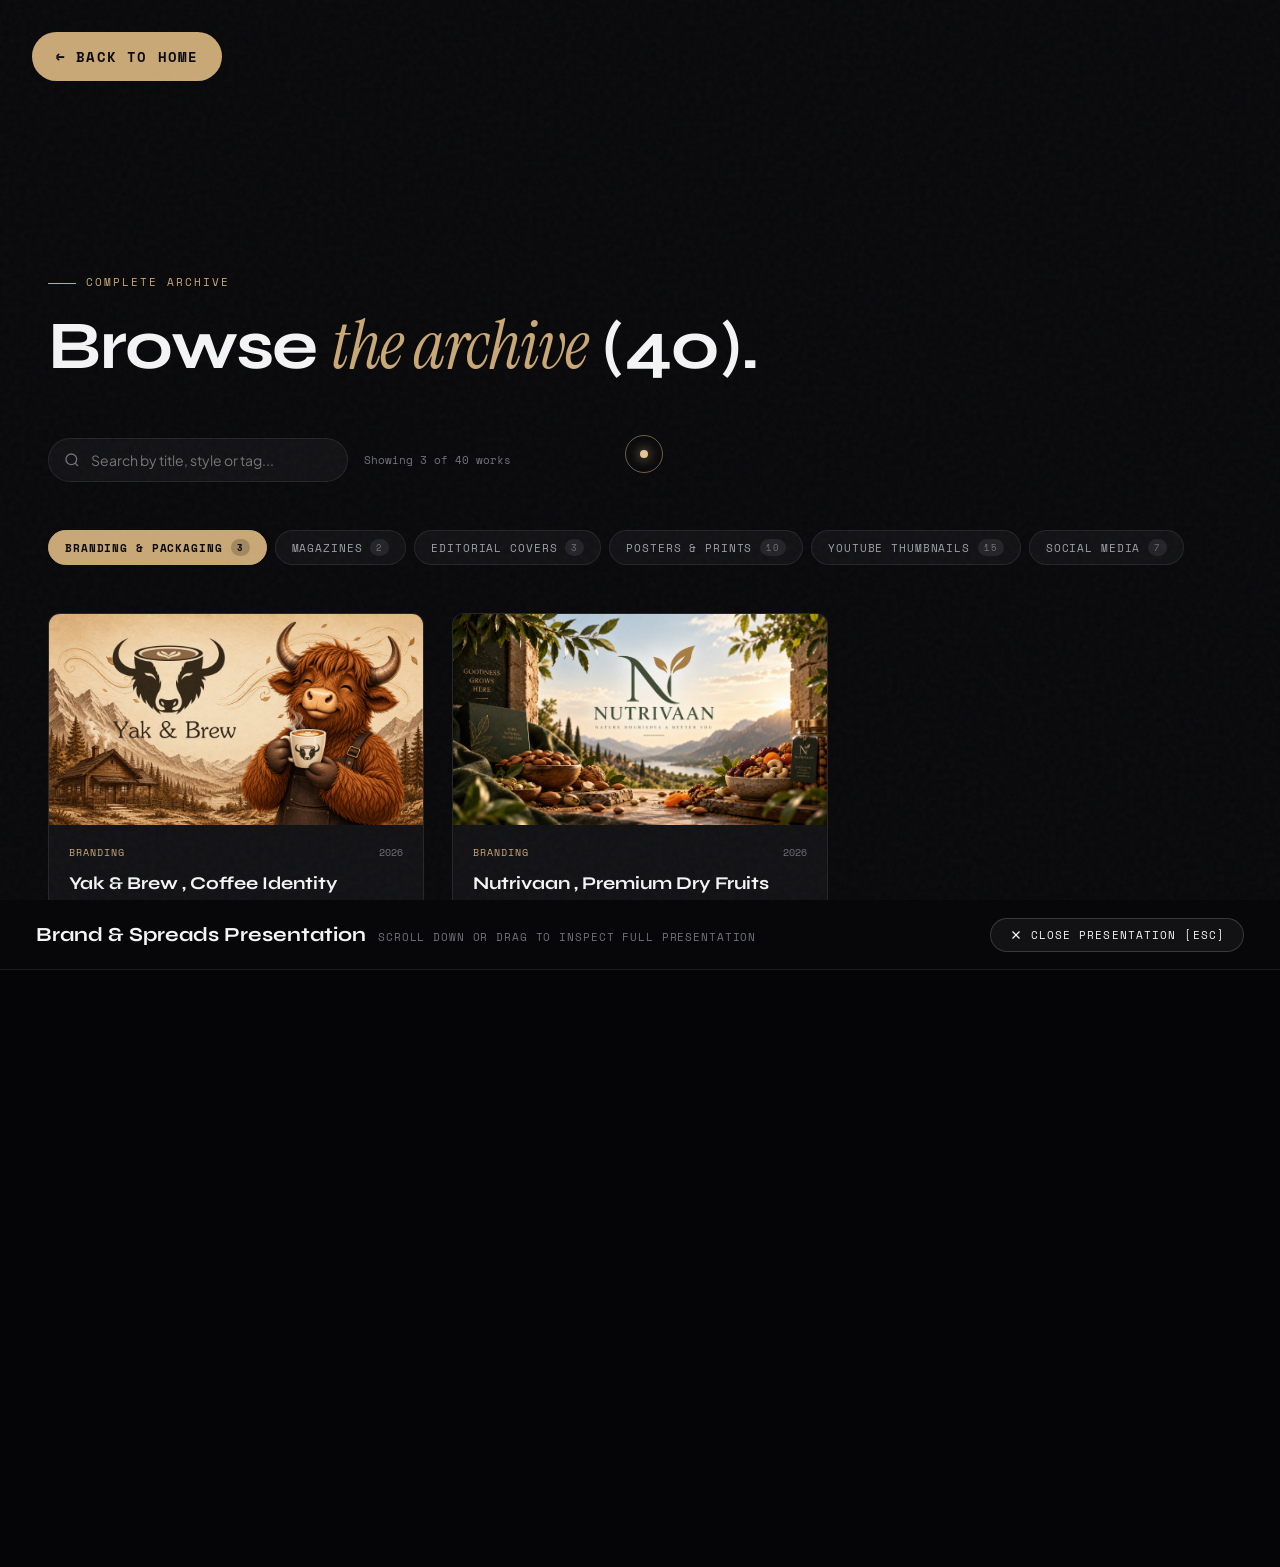
==== commit 31f41b0c: "Add files via upload" ====
--- a/archive.html
+++ b/archive.html
@@ -19,6 +19,13 @@
   <div id="grain" aria-hidden="true"></div>
   <div class="ambient-glow glow-1" aria-hidden="true"></div>
   <div class="ambient-glow glow-2" aria-hidden="true"></div>
+
+  <!-- CUSTOM PRECISION CURSOR -->
+  <div id="custom-cursor" aria-hidden="true">
+    <div class="cursor-dot"></div>
+    <div class="cursor-ring"></div>
+    <span class="cursor-text"></span>
+  </div>
 
   <main>
     <div style="padding: 2rem;">
--- a/style.css
+++ b/style.css
@@ -154,6 +154,11 @@
 }
 
 /* --- CUSTOM CURSOR --- */
+@media (hover: hover) and (pointer: fine) {
+  *:not(input):not(textarea) {
+    cursor: none !important;
+  }
+}
 #custom-cursor {
   position: fixed;
   top: 0;
